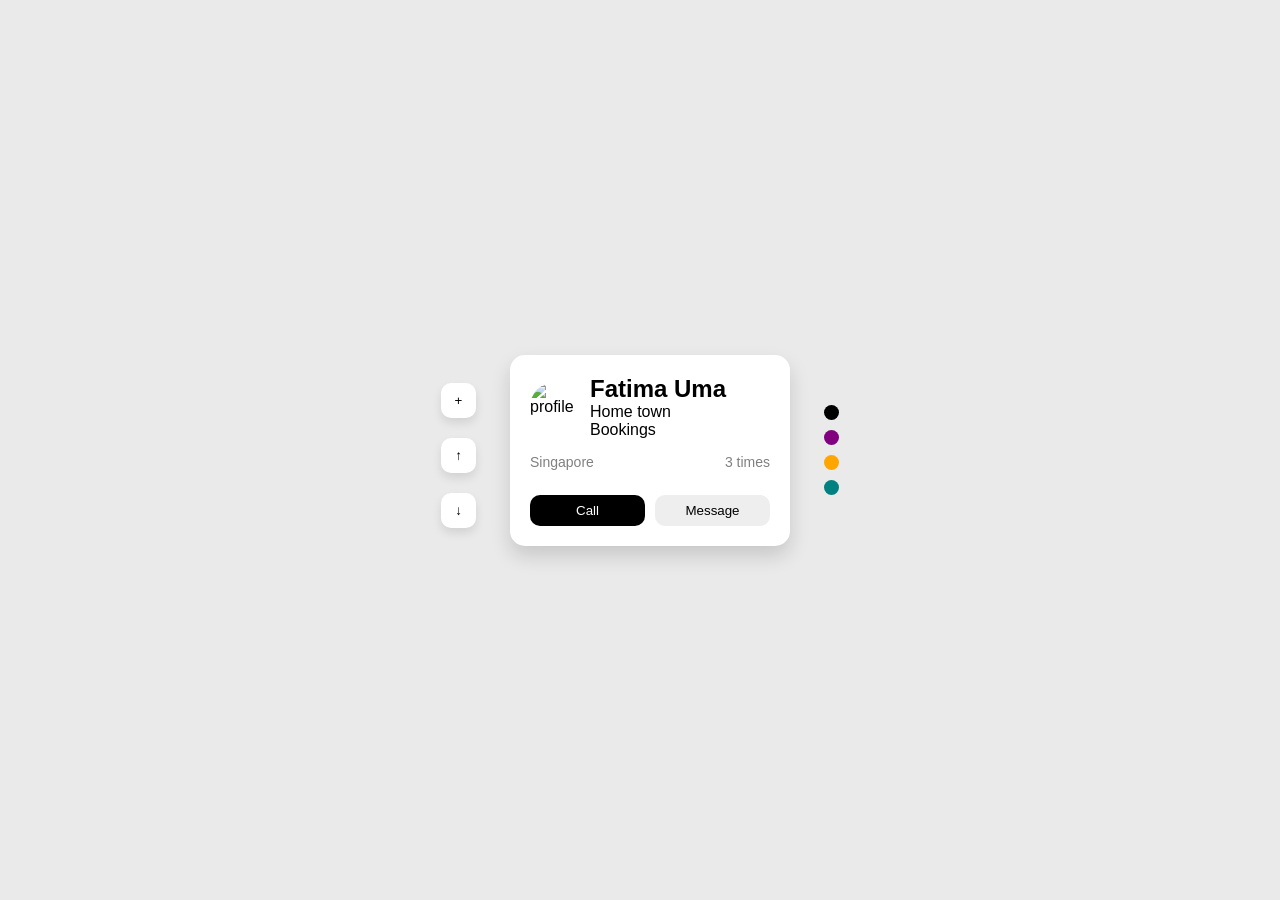
==== callingPage/index.html @ 460e968b "calling page making added js, updated readme" ====
<!DOCTYPE html>
<html lang="en">
<head>
    <meta charset="UTF-8">
    <meta name="viewport" content="width=device-width, initial-scale=1.0">
    <title>CallingPage</title>
    <link rel="stylesheet" href="style.css">
</head>
<body>

    <div class="form-container">

        <!-- form -->
        <form>
                <h2>New Call</h2>
            <label for="">Image URL</label>
            <input required type="text" placeholder="http//example.jpg">

            <label for="">Full Name</label>
            <input required type="text" placeholder=" Enter Name">

            <label for="">Home Town</label>
            <input required type="text" placeholder="Enter your Home Town">
            
            <label for="">Purpose</label>
            <input required type="text" placeholder="eg:- Quick appoinment role">
            
            <div class="category">

                <label>Category</label>
                <label class="tag emergency" >
                <input required type="radio" name="category" value="Emergency">
                <span>Emergency</span>
                </label>
                <label class="tag importent" >
                    <input required type="radio" name="category" value="Importent">
                    <span>Importent</span>
                </label>
                <label class="tag urgent">
                    <input required type="radio" name="category" value="Urgent">
                    <span>Urgent</span>
                </label>
                <label class="tag norush">
                    <input required type="radio" name="category" value="no rush">
                    <span>No Rush</span>
                </label>
            </div>
            
            
            <button class="create">Create Note</button>
            <button class="closeForm">Close</button>
            
        </form>
    </div>

    <div class="card-container">

            <!-- Side Controls -->
        <div class="controls">
            <button id="add-note">+</button>
            <button>↑</button>
            <button>↓</button>
        </div>

        <!-- Card -->
        <div class="card">
            <div class="profile">
            <img src="https://i.pravatar.cc/100" alt="profile">
            <div>
                <h2>Fatima Uma</h2>
                <p>Home town</p>
                <p>Bookings</p>
            </div>
            </div>

            <div class="info">
                <p>Singapore</p>
            <p>3 times</p>
            </div>

            <div class="buttons">
            <button class="call">Call</button>
            <button class="message">Message</button>
            </div>
        </div>
        
        <!-- Color Dots -->
        <div class="colors">
            <span class="black"></span>
            <span class="purple"></span>
            <span class="orange"></span>
            <span class="green"></span>
        </div>
    </div>

    <script src="script.js"></script>
    
</body>
</html>
---- callingPage/style.css ----
* {
  margin: 0;
  padding: 0;
  box-sizing: border-box;
  font-family: sans-serif;
}

body {
  height: 100vh;
  background: #eaeaea;
  display: flex;
  align-items: center;
  justify-content: center;
}


/* Layout */
.card-container {
  display: flex;
  align-items: center;
  gap: 20px;
}

/* Controls */
.controls { 
    padding: 14px;
    display: flex;
    flex-direction: column;
    gap: 10px;
}

.controls button {
    width: 35px;
    height: 35px;
    border: none;
    background: white;
    border-radius: 10px;
    box-shadow: 0 5px 10px rgba(0,0,0,0.1);
    cursor: pointer;
}

/* Card */
.card {
  width: 280px;
  background: #fff;
  padding: 20px;
  border-radius: 15px;
  box-shadow: 0 10px 20px rgba(0,0,0,0.15);
}

/* Profile */
.profile {
  display: flex;
  gap: 10px;
  align-items: center;
}

.profile img {
  width: 50px;
  height: 50px;
  border-radius: 50%;
}

/* Info */
.info {
  display: flex;
  justify-content: space-between;
  margin: 15px 0;
  color: gray;
  font-size: 14px;
}

/* Buttons */
.buttons {
  display: flex;
  gap: 10px;
}

.buttons button {
  flex: 1;
  padding: 8px;
  border-radius: 10px;
  border: none;
  cursor: pointer;
}

.call {
  background: black;
  color: white;
}

.message {
  background: #eee;
}

/* Color dots */
.colors {
    padding: 14px;
    display: flex;
    flex-direction: column;
    gap: 10px;
}

.colors span {
  width: 15px;
  height: 15px;
  border-radius: 50%;
  display: block;
}

.black { background: black; }
.purple { background: purple; }
.orange { background: orange; }
.green { background: teal; }



/* Form Card */
.form-container {
    display: none;
    width: 320px;
    background: #f8f8f8;
    padding: 20px;
    border-radius: 15px;
    box-shadow: 0 8px 20px rgba(0,0,0,0.1);
}

.form-container h2 {
  margin-bottom: 15px;
}

/* Inputs */
label {
  display: block;
  font-size: 13px;
  margin-top: 10px;
  color: #555;
}

input {
  width: 100%;
  padding: 10px;
  margin-top: 5px;
  border-radius: 10px;
  border: 1px solid #ddd;
  outline: none;
}

/* Category Tags */
.category {
  display: flex;
  flex-wrap: wrap;
  gap: 8px;
  margin: 10px 0 15px;
}

.tag {
  padding: 6px 12px;
  border-radius: 20px;
  font-size: 12px;
  /* border: 1px solid; */
  cursor: pointer;
}

/* radio hide */
.tag input {
  display: none;
}

.category span {
  padding: 5px 10px;
  border-radius: 20px;
  font-size: 12px;
  border: 1px solid;
  cursor: pointer;
}

/* Colors */
.emergency {
  border-color: red;
  color: red;
}

.important {
  border-color: orange;
  color: orange;
}

.urgent {
  border-color: purple;
  color: purple;
}

.norush {
  border-color: gray;
  color: gray;
}

.tag input:checked + span,
.tag input:checked {
  background: currentColor;
  color: gray;
}

/* Buttons */
button {
  width: 100%;
  padding: 10px;
  border-radius: 20px;
  border: none;
  margin-top: 10px;
  cursor: pointer;
}

.create {
  background: black;
  color: white;
}

.closeForm {
  background: #ff4d4d;
  color: white;
}
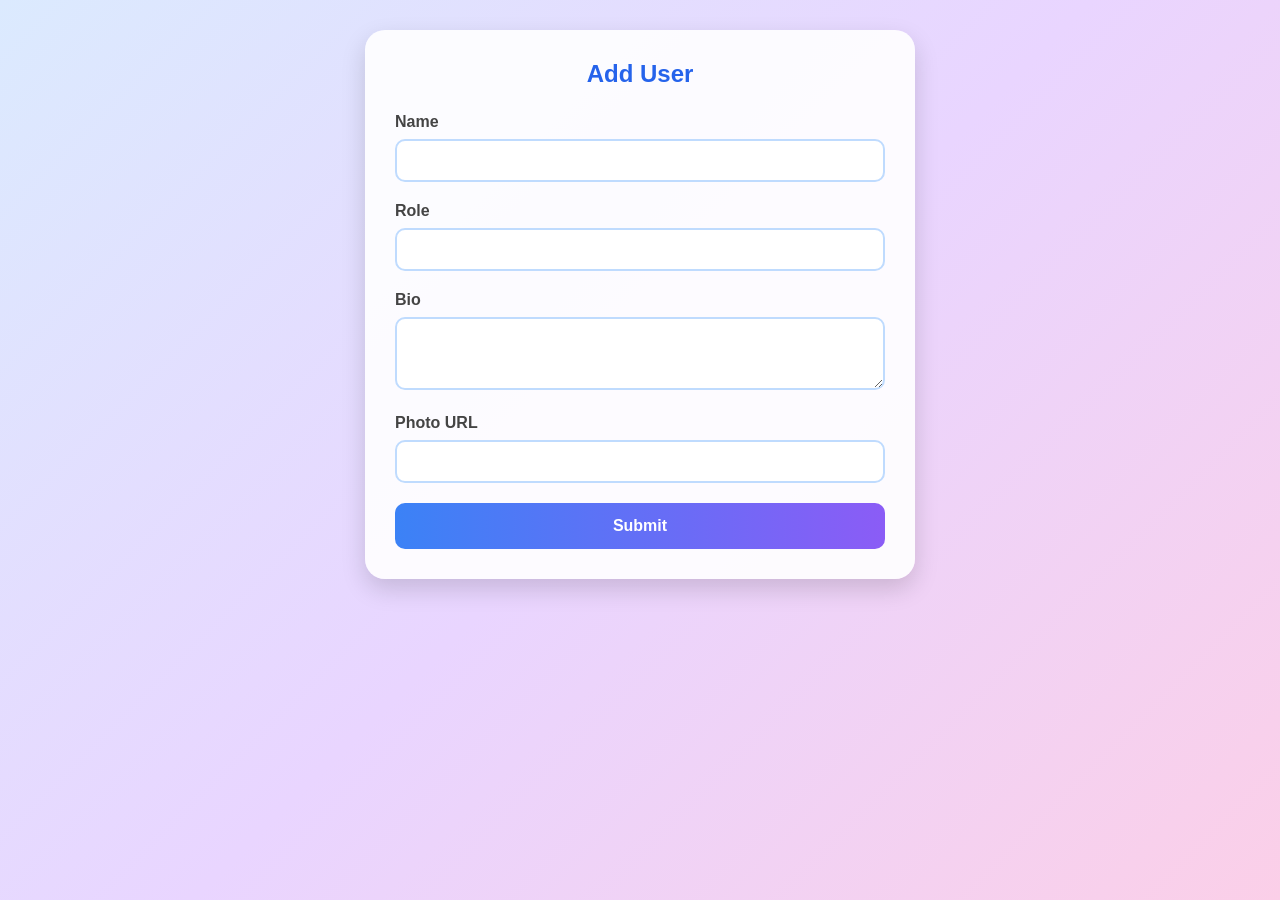
==== commit 537fd005: "i have complited the this key word project" ====
--- a/callingPage/index.html
+++ b/callingPage/index.html
@@ -1,99 +1,47 @@
 <!DOCTYPE html>
 <html lang="en">
+
 <head>
     <meta charset="UTF-8">
     <meta name="viewport" content="width=device-width, initial-scale=1.0">
-    <title>CallingPage</title>
+    <title>User Cards</title>
     <link rel="stylesheet" href="style.css">
 </head>
+
 <body>
 
-    <div class="form-container">
+    <form autocomplete="off" class="form-container">
 
-        <!-- form -->
-        <form>
-                <h2>New Call</h2>
-            <label for="">Image URL</label>
-            <input required type="text" placeholder="http//example.jpg">
+        <h2>Add User</h2>
 
-            <label for="">Full Name</label>
-            <input required type="text" placeholder=" Enter Name">
-
-            <label for="">Home Town</label>
-            <input required type="text" placeholder="Enter your Home Town">
-            
-            <label for="">Purpose</label>
-            <input required type="text" placeholder="eg:- Quick appoinment role">
-            
-            <div class="category">
-
-                <label>Category</label>
-                <label class="tag emergency" >
-                <input required type="radio" name="category" value="Emergency">
-                <span>Emergency</span>
-                </label>
-                <label class="tag importent" >
-                    <input required type="radio" name="category" value="Importent">
-                    <span>Importent</span>
-                </label>
-                <label class="tag urgent">
-                    <input required type="radio" name="category" value="Urgent">
-                    <span>Urgent</span>
-                </label>
-                <label class="tag norush">
-                    <input required type="radio" name="category" value="no rush">
-                    <span>No Rush</span>
-                </label>
-            </div>
-            
-            
-            <button class="create">Create Note</button>
-            <button class="closeForm">Close</button>
-            
-        </form>
-    </div>
-
-    <div class="card-container">
-
-            <!-- Side Controls -->
-        <div class="controls">
-            <button id="add-note">+</button>
-            <button>↑</button>
-            <button>↓</button>
+        <div class="input-group">
+            <label for="name">Name</label>
+            <input type="text" id="name" required>
         </div>
 
-        <!-- Card -->
-        <div class="card">
-            <div class="profile">
-            <img src="https://i.pravatar.cc/100" alt="profile">
-            <div>
-                <h2>Fatima Uma</h2>
-                <p>Home town</p>
-                <p>Bookings</p>
-            </div>
-            </div>
+        <div class="input-group">
+            <label for="role">Role</label>
+            <input type="text" id="role" required>
+        </div>
 
-            <div class="info">
-                <p>Singapore</p>
-            <p>3 times</p>
-            </div>
+        <div class="input-group">
+            <label for="bio">Bio</label>
+            <textarea id="bio" rows="3" required></textarea>
+        </div>
 
-            <div class="buttons">
-            <button class="call">Call</button>
-            <button class="message">Message</button>
-            </div>
+        <div class="input-group">
+            <label for="photo">Photo URL</label>
+            <input type="url" id="photo" required>
         </div>
-        
-        <!-- Color Dots -->
-        <div class="colors">
-            <span class="black"></span>
-            <span class="purple"></span>
-            <span class="orange"></span>
-            <span class="green"></span>
-        </div>
-    </div>
+
+        <button type="submit">Submit</button>
+
+    </form>
+
+    <div class="users"></div>
 
     <script src="script.js"></script>
-    
+
 </body>
+
 </html>
--- a/callingPage/style.css
+++ b/callingPage/style.css
@@ -1,223 +1,123 @@
 * {
-  margin: 0;
-  padding: 0;
-  box-sizing: border-box;
-  font-family: sans-serif;
+    margin: 0;
+    padding: 0;
+    box-sizing: border-box;
 }
 
 body {
-  height: 100vh;
-  background: #eaeaea;
-  display: flex;
-  align-items: center;
-  justify-content: center;
+    font-family: Arial, sans-serif;
+    min-height: 100vh;
+    background: linear-gradient(135deg, #dbeafe, #e9d5ff, #fbcfe8);
+    padding: 30px;
 }
 
+/* Form */
 
-/* Layout */
-.card-container {
-  display: flex;
-  align-items: center;
-  gap: 20px;
-}
-
-/* Controls */
-.controls { 
-    padding: 14px;
-    display: flex;
-    flex-direction: column;
-    gap: 10px;
-}
-
-.controls button {
-    width: 35px;
-    height: 35px;
-    border: none;
-    background: white;
-    border-radius: 10px;
-    box-shadow: 0 5px 10px rgba(0,0,0,0.1);
-    cursor: pointer;
-}
-
-/* Card */
-.card {
-  width: 280px;
-  background: #fff;
-  padding: 20px;
-  border-radius: 15px;
-  box-shadow: 0 10px 20px rgba(0,0,0,0.15);
-}
-
-/* Profile */
-.profile {
-  display: flex;
-  gap: 10px;
-  align-items: center;
-}
-
-.profile img {
-  width: 50px;
-  height: 50px;
-  border-radius: 50%;
-}
-
-/* Info */
-.info {
-  display: flex;
-  justify-content: space-between;
-  margin: 15px 0;
-  color: gray;
-  font-size: 14px;
-}
-
-/* Buttons */
-.buttons {
-  display: flex;
-  gap: 10px;
-}
-
-.buttons button {
-  flex: 1;
-  padding: 8px;
-  border-radius: 10px;
-  border: none;
-  cursor: pointer;
-}
-
-.call {
-  background: black;
-  color: white;
-}
-
-.message {
-  background: #eee;
-}
-
-/* Color dots */
-.colors {
-    padding: 14px;
-    display: flex;
-    flex-direction: column;
-    gap: 10px;
-}
-
-.colors span {
-  width: 15px;
-  height: 15px;
-  border-radius: 50%;
-  display: block;
-}
-
-.black { background: black; }
-.purple { background: purple; }
-.orange { background: orange; }
-.green { background: teal; }
-
-
-
-/* Form Card */
 .form-container {
-    display: none;
-    width: 320px;
-    background: #f8f8f8;
-    padding: 20px;
-    border-radius: 15px;
-    box-shadow: 0 8px 20px rgba(0,0,0,0.1);
+    width: 100%;
+    max-width: 550px;
+    margin: auto;
+    background: rgba(255, 255, 255, 0.9);
+    padding: 30px;
+    border-radius: 20px;
+    box-shadow: 0 10px 25px rgba(0, 0, 0, 0.15);
 }
 
 .form-container h2 {
-  margin-bottom: 15px;
+    text-align: center;
+    margin-bottom: 25px;
+    color: #2563eb;
 }
 
-/* Inputs */
-label {
-  display: block;
-  font-size: 13px;
-  margin-top: 10px;
-  color: #555;
+.input-group {
+    margin-bottom: 20px;
 }
 
-input {
-  width: 100%;
-  padding: 10px;
-  margin-top: 5px;
-  border-radius: 10px;
-  border: 1px solid #ddd;
-  outline: none;
+.input-group label {
+    display: block;
+    margin-bottom: 8px;
+    font-weight: bold;
+    color: #444;
 }
 
-/* Category Tags */
-.category {
-  display: flex;
-  flex-wrap: wrap;
-  gap: 8px;
-  margin: 10px 0 15px;
+.input-group input,
+.input-group textarea {
+    width: 100%;
+    padding: 12px;
+    border: 2px solid #bfdbfe;
+    border-radius: 10px;
+    outline: none;
+    transition: 0.3s;
 }
 
-.tag {
-  padding: 6px 12px;
-  border-radius: 20px;
-  font-size: 12px;
-  /* border: 1px solid; */
-  cursor: pointer;
+.input-group input:focus,
+.input-group textarea:focus {
+    border-color: #3b82f6;
 }
 
-/* radio hide */
-.tag input {
-  display: none;
+button {
+    width: 100%;
+    padding: 14px;
+    border: none;
+    border-radius: 10px;
+    background: linear-gradient(to right, #3b82f6, #8b5cf6);
+    color: white;
+    font-size: 16px;
+    cursor: pointer;
+    font-weight: bold;
+    transition: 0.3s;
 }
 
-.category span {
-  padding: 5px 10px;
-  border-radius: 20px;
-  font-size: 12px;
-  border: 1px solid;
-  cursor: pointer;
+button:hover {
+    transform: translateY(-2px);
 }
 
-/* Colors */
-.emergency {
-  border-color: red;
-  color: red;
+/* User Cards */
+
+.users {
+    max-width: 1200px;
+    margin: 40px auto;
+    display: grid;
+    grid-template-columns: repeat(auto-fit, minmax(280px, 1fr));
+    gap: 25px;
 }
 
-.important {
-  border-color: orange;
-  color: orange;
+.user-card {
+    /* height: 100%; */
+    /* width: 30%; */
+    background: white;
+    padding: 25px;
+    border-radius: 20px;
+    text-align: center;
+    box-shadow: 0 10px 20px rgba(0, 0, 0, 0.12);
+    transition: 0.3s;
 }
 
-.urgent {
-  border-color: purple;
-  color: purple;
+.user-card:hover {
+    transform: scale(1.05);
 }
 
-.norush {
-  border-color: gray;
-  color: gray;
+.user-card img {
+    width: 110px;
+    height: 110px;
+    border-radius: 50%;
+    object-fit: cover;
+    border: 4px solid #bfdbfe;
+    margin-bottom: 15px;
 }
 
-.tag input:checked + span,
-.tag input:checked {
-  background: currentColor;
-  color: gray;
+.user-card h2 {
+    color: #2563eb;
+    margin-bottom: 5px;
 }
 
-/* Buttons */
-button {
-  width: 100%;
-  padding: 10px;
-  border-radius: 20px;
-  border: none;
-  margin-top: 10px;
-  cursor: pointer;
+.user-card .role {
+    color: #8b5cf6;
+    font-weight: bold;
+    margin-bottom: 10px;
 }
 
-.create {
-  background: black;
-  color: white;
-}
-
-.closeForm {
-  background: #ff4d4d;
-  color: white;
+.user-card .bio {
+    color: #555;
+    line-height: 1.5;
 }
